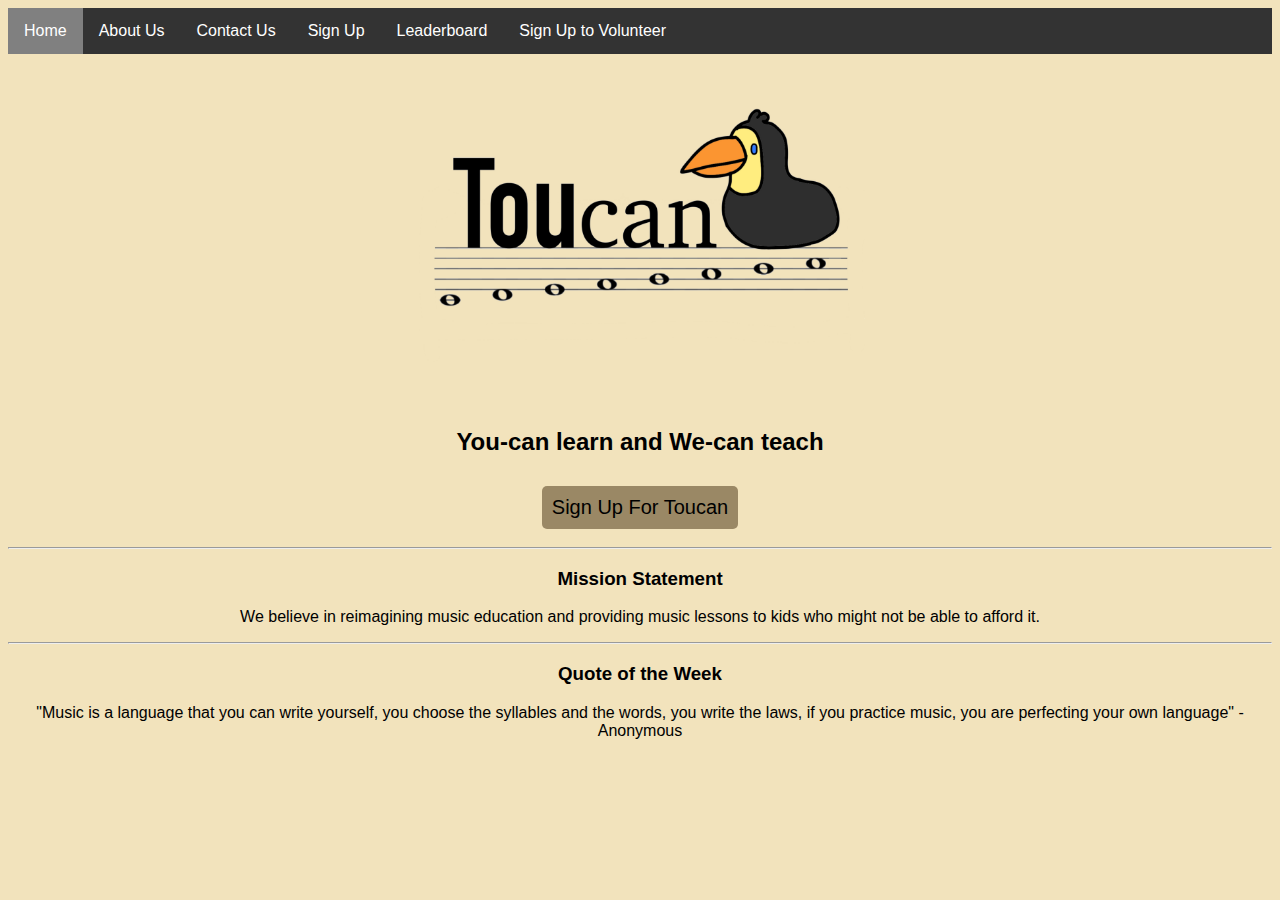
==== index.html @ 54b57f96 "Add files via upload" ====
<!DOCTYPE html>
<html>

<head>
  <meta charset="utf-8">
  <meta name="viewport" content="width=device-width, initial-scale=1" />
  <title>Toucan</title>
  <link href="style.css" rel="stylesheet" type="text/css" />
</head>

<body>
  <style>
  ul {
    list-style-type: none;
    margin: 0;
    padding: 0;
    overflow: hidden;
    background-color: #333;
  }

  li {
    float: left;
  }

  li a {
    display: block;
    color: white;
    text-align: center;
    padding: 14px 16px;
    text-decoration: none;
  }

  li a:hover {
    background-color: #111;
  }
  </style>
  </head>
  <body>
    
    <ul>
      <li><a href="index.html" class="active">Home</a></li>
      <li><a href="Aboutus.html">About Us</a></li>
      <li><a href="contactus.html">Contact Us</a></li>
      <li><a href="signup.html">Sign Up</a></li>
      <li><a href="leaderboard.html">Leaderboard</a></li>
      <li><a href="signuptovolunteer.html">Sign Up to Volunteer</a></li>
    </ul>
  <center>
		<img src="./images/toucan.jpg" alt="Logo of toucan" width="450" height="350">
		<br>
  	<h2>You-can learn and We-can teach</h2>

		<button><a href="./signup.html">Sign Up For Toucan</a></button>
	
  <hr>
	
  <h3>Mission Statement</h3>
  <p>We believe in reimagining music education and providing music lessons to kids who might not be able to afford it.
  </p>
  <hr>

  <h3>Quote of the Week</h3>
  <p>
    "Music is a language that you can write yourself, you choose the syllables and the words, you write the laws, if you
    practice music, you are perfecting your own language" -Anonymous
  </p>
  <br>
  <br>
  <br>
	</center> 
</body>

</html>
---- style.css ----
html {
  height: 100%;
  width: 100%;
}

body {
  background-color: #f2e3bc;
}

a {
  text-decoration: none;
  color: black;
  font-family: "Lato", sans-serif;
}
button {
  background-color: #9a8865;
  border-radius: 5px;
  border: none;
  padding: 10px;
  margin: 10px;
  font-size: 20px;
  color: #ffffff;
}

button:hover {
  background-color: #ddc8a2;
  transition-duration: 0.5s;
}

p {
  font-family: "Lato", sans-serif;
}

h2 {
  font-family: "Lato", sans-serif;
}

h3 {
  font-family: "Lato", sans-serif;
}

a.active {
  background-color: grey;
}
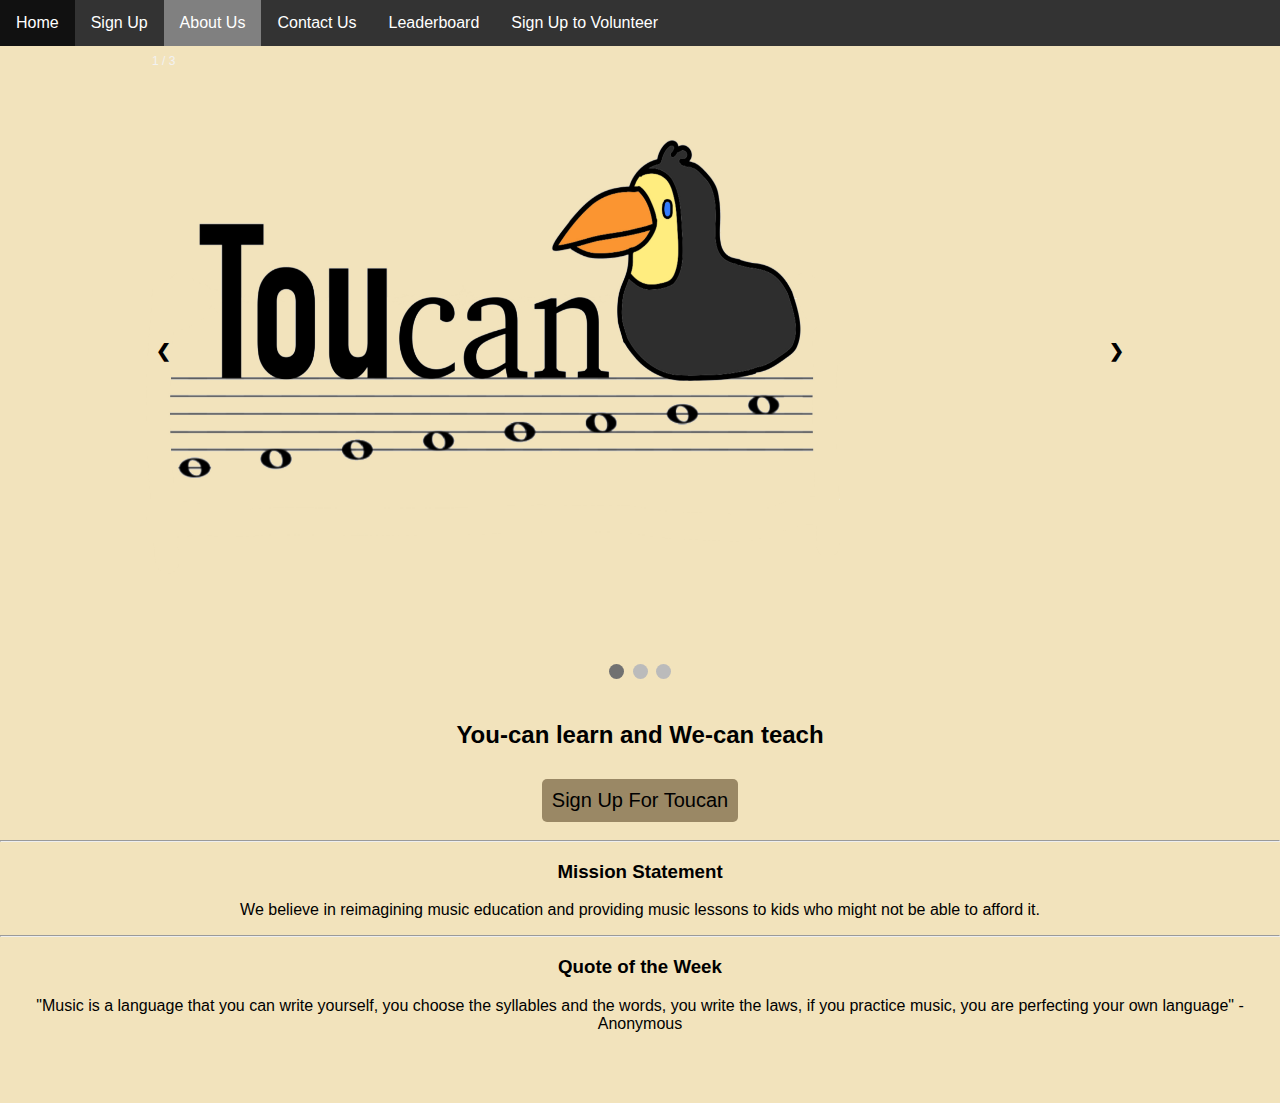
==== commit b9a06fd3: "Add files via upload" ====
--- a/index.html
+++ b/index.html
@@ -37,16 +37,168 @@
   </head>
   <body>
     
-    <ul>
-      <li><a href="index.html" class="active">Home</a></li>
-      <li><a href="Aboutus.html">About Us</a></li>
-      <li><a href="contactus.html">Contact Us</a></li>
-      <li><a href="signup.html">Sign Up</a></li>
-      <li><a href="leaderboard.html">Leaderboard</a></li>
-      <li><a href="signuptovolunteer.html">Sign Up to Volunteer</a></li>
-    </ul>
+		<ul>
+			<li><a href="index.html">Home</a></li>
+			<li><a href="signup.html">Sign Up</a></li>
+			<li><a href="Aboutus.html" class="active">About Us</a></li>
+			<li><a href="contactus.html">Contact Us</a></li>
+			<li><a href="leaderboard.html">Leaderboard</a></li>
+			<li><a href="signuptovolunteer.html">Sign Up to Volunteer</a></li>
+		</ul>
+		
+    <style>
+    * {box-sizing: border-box}
+    body {font-family: Verdana, sans-serif; margin:0}
+    .mySlides {display: none}
+    img {vertical-align: middle;}
+
+    /* Slideshow container */
+    .slideshow-container {
+      max-width: 1000px;
+      position: relative;
+      margin: auto;
+    }
+
+    /* Next & previous buttons */
+    .prev, .next {
+      cursor: pointer;
+      position: absolute;
+      top: 50%;
+      width: auto;
+      padding: 16px;
+      margin-top: -22px;
+      color: black;
+      font-weight: bold;
+      font-size: 18px;
+      transition: 0.6s ease;
+      border-radius: 0 3px 3px 0;
+      user-select: none;
+    }
+
+    /* Position the "next button" to the right */
+    .next {
+      right: 0;
+      border-radius: 3px 0 0 3px;
+    }
+
+    /* On hover, add a black background color with a little bit see-through */
+    .prev:hover, .next:hover {
+      background-color: white;
+    }
+
+    /* Caption text */
+    .text {
+      color: #f2f2f2;
+      font-size: 15px;
+      padding: 8px 12px;
+      position: absolute;
+      bottom: 8px;
+      width: 100%;
+      text-align: center;
+    }
+
+    /* Number text (1/3 etc) */
+    .numbertext {
+      color: #f2f2f2;
+      font-size: 12px;
+      padding: 8px 12px;
+      position: absolute;
+      top: 0;
+    }
+
+    /* The dots/bullets/indicators */
+    .dot {
+      cursor: pointer;
+      height: 15px;
+      width: 15px;
+      margin: 0 2px;
+      background-color: #bbb;
+      border-radius: 50%;
+      display: inline-block;
+      transition: background-color 0.6s ease;
+    }
+
+    .active, .dot:hover {
+      background-color: #717171;
+    }
+
+    /* Fading animation */
+    .fade {
+      animation-name: fade;
+      animation-duration: 1.5s;
+    }
+
+    @keyframes fade {
+      from {opacity: .4} 
+      to {opacity: 1}
+    }
+
+    /* On smaller screens, decrease text size */
+    @media only screen and (max-width: 300px) {
+      .prev, .next,.text {font-size: 11px}
+    }
+    </style>
+    </head>
+    <body>
+
+    <div class="slideshow-container">
+
+    <div class="mySlides fade">
+      <div class="numbertext">1 / 3</div>
+      <img src="./images/toucan.jpg" height = "600" width = "700">
+    </div>
+
+    <div class="mySlides fade">
+      <div class="numbertext">2 / 3</div>
+      <img src="./images/stringinstrument.jpg" height = "600" width = "700">
+    </div>
+
+    <div class="mySlides fade">
+      <div class="numbertext">3 / 3</div>
+      <img src="img_mountains_wide.jpg" height = "600" width = "700">
+    </div>
+
+    <a class="prev" onclick="plusSlides(-1)">❮</a>
+    <a class="next" onclick="plusSlides(1)">❯</a>
+
+    </div>
+    <br>
+
+    <div style="text-align:center">
+      <span class="dot" onclick="currentSlide(1)"></span> 
+      <span class="dot" onclick="currentSlide(2)"></span> 
+      <span class="dot" onclick="currentSlide(3)"></span> 
+    </div>
+
+    <script>
+    let slideIndex = 1;
+    showSlides(slideIndex);
+
+    function plusSlides(n) {
+      showSlides(slideIndex += n);
+    }
+
+    function currentSlide(n) {
+      showSlides(slideIndex = n);
+    }
+
+    function showSlides(n) {
+      let i;
+      let slides = document.getElementsByClassName("mySlides");
+      let dots = document.getElementsByClassName("dot");
+      if (n > slides.length) {slideIndex = 1}    
+      if (n < 1) {slideIndex = slides.length}
+      for (i = 0; i < slides.length; i++) {
+        slides[i].style.display = "none";  
+      }
+      for (i = 0; i < dots.length; i++) {
+        dots[i].className = dots[i].className.replace(" active", "");
+      }
+      slides[slideIndex-1].style.display = "block";  
+      dots[slideIndex-1].className += " active";
+    }
+    </script>
   <center>
-		<img src="./images/toucan.jpg" alt="Logo of toucan" width="450" height="350">
 		<br>
   	<h2>You-can learn and We-can teach</h2>
 
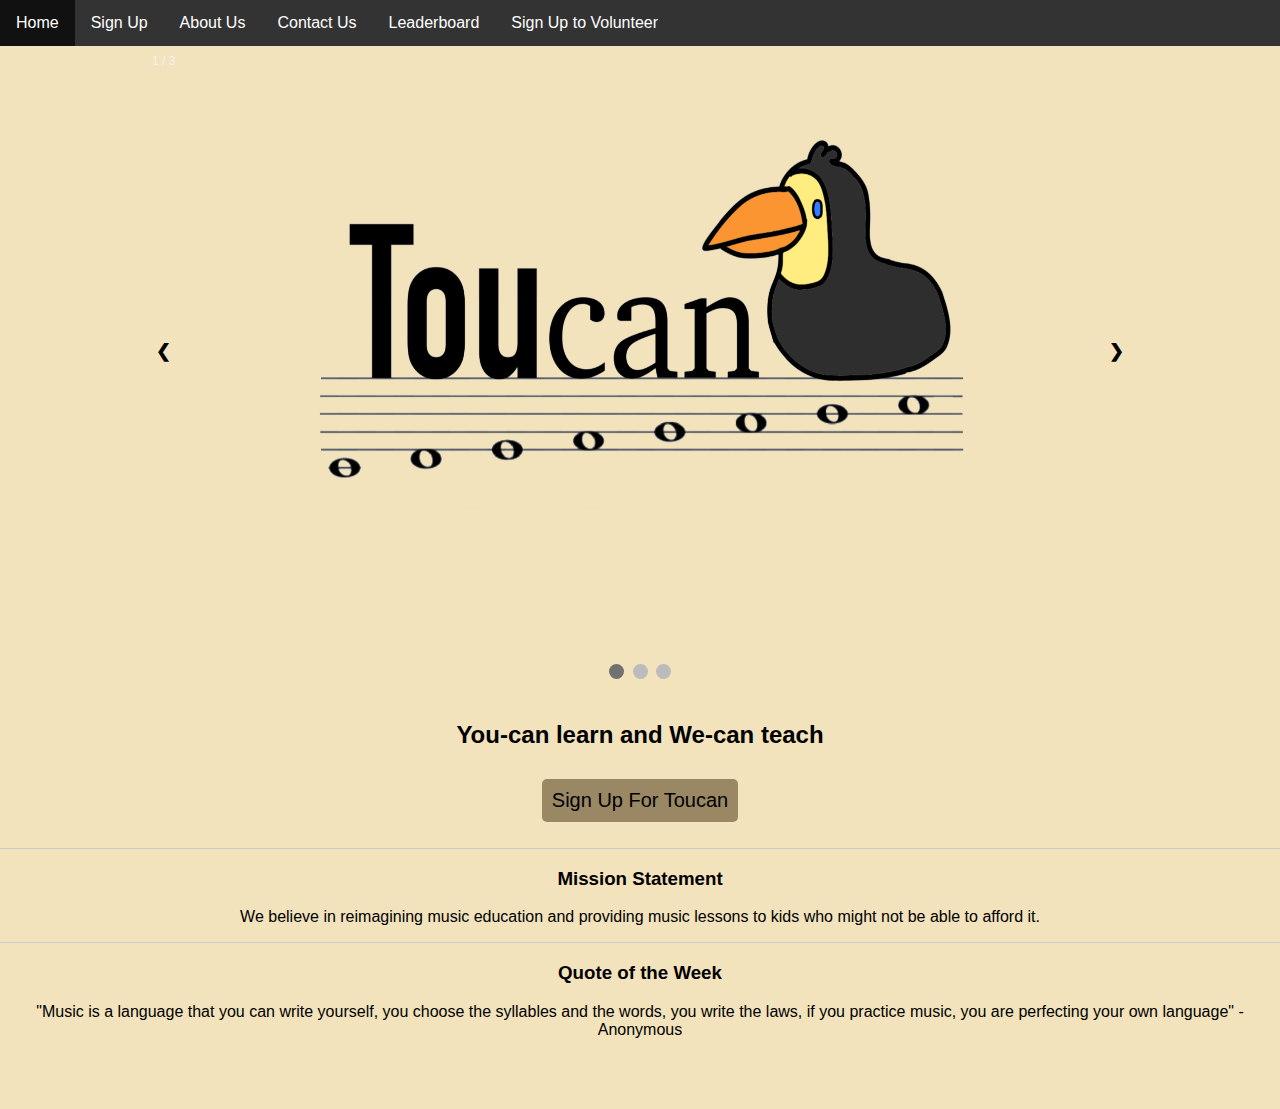
==== commit 7e3d2093: "Add files via upload" ====
--- a/index.html
+++ b/index.html
@@ -38,9 +38,9 @@
   <body>
     
 		<ul>
-			<li><a href="index.html">Home</a></li>
+			<li><a href="index.html" class="active">Home</a></li>
 			<li><a href="signup.html">Sign Up</a></li>
-			<li><a href="Aboutus.html" class="active">About Us</a></li>
+			<li><a href="Aboutus.html">About Us</a></li>
 			<li><a href="contactus.html">Contact Us</a></li>
 			<li><a href="leaderboard.html">Leaderboard</a></li>
 			<li><a href="signuptovolunteer.html">Sign Up to Volunteer</a></li>
@@ -145,17 +145,17 @@
 
     <div class="mySlides fade">
       <div class="numbertext">1 / 3</div>
-      <img src="./images/toucan.jpg" height = "600" width = "700">
+      <center><img src="./images/toucan.jpg" height = "600" width = "700"></center>
     </div>
 
     <div class="mySlides fade">
       <div class="numbertext">2 / 3</div>
-      <img src="./images/stringinstrument.jpg" height = "600" width = "700">
+      <center><img src="./images/stringinstrument.jpg" height = "600" width = "700"></center>
     </div>
 
     <div class="mySlides fade">
       <div class="numbertext">3 / 3</div>
-      <img src="img_mountains_wide.jpg" height = "600" width = "700">
+      <center><img src="./images/piano.webp" height = "600" width = "700"></center>
     </div>
 
     <a class="prev" onclick="plusSlides(-1)">❮</a>
--- a/style.css
+++ b/style.css
@@ -41,4 +41,16 @@
 
 a.active {
   background-color: grey;
+}
+hr {
+    display: block;
+    height: 1px;
+    border: 0;
+    border-top: 1px solid #ccc;
+    margin: 1em 0;
+    padding: 0;
+}
+
+h1 {
+  font-family: "Lato", sans-serif;
 }